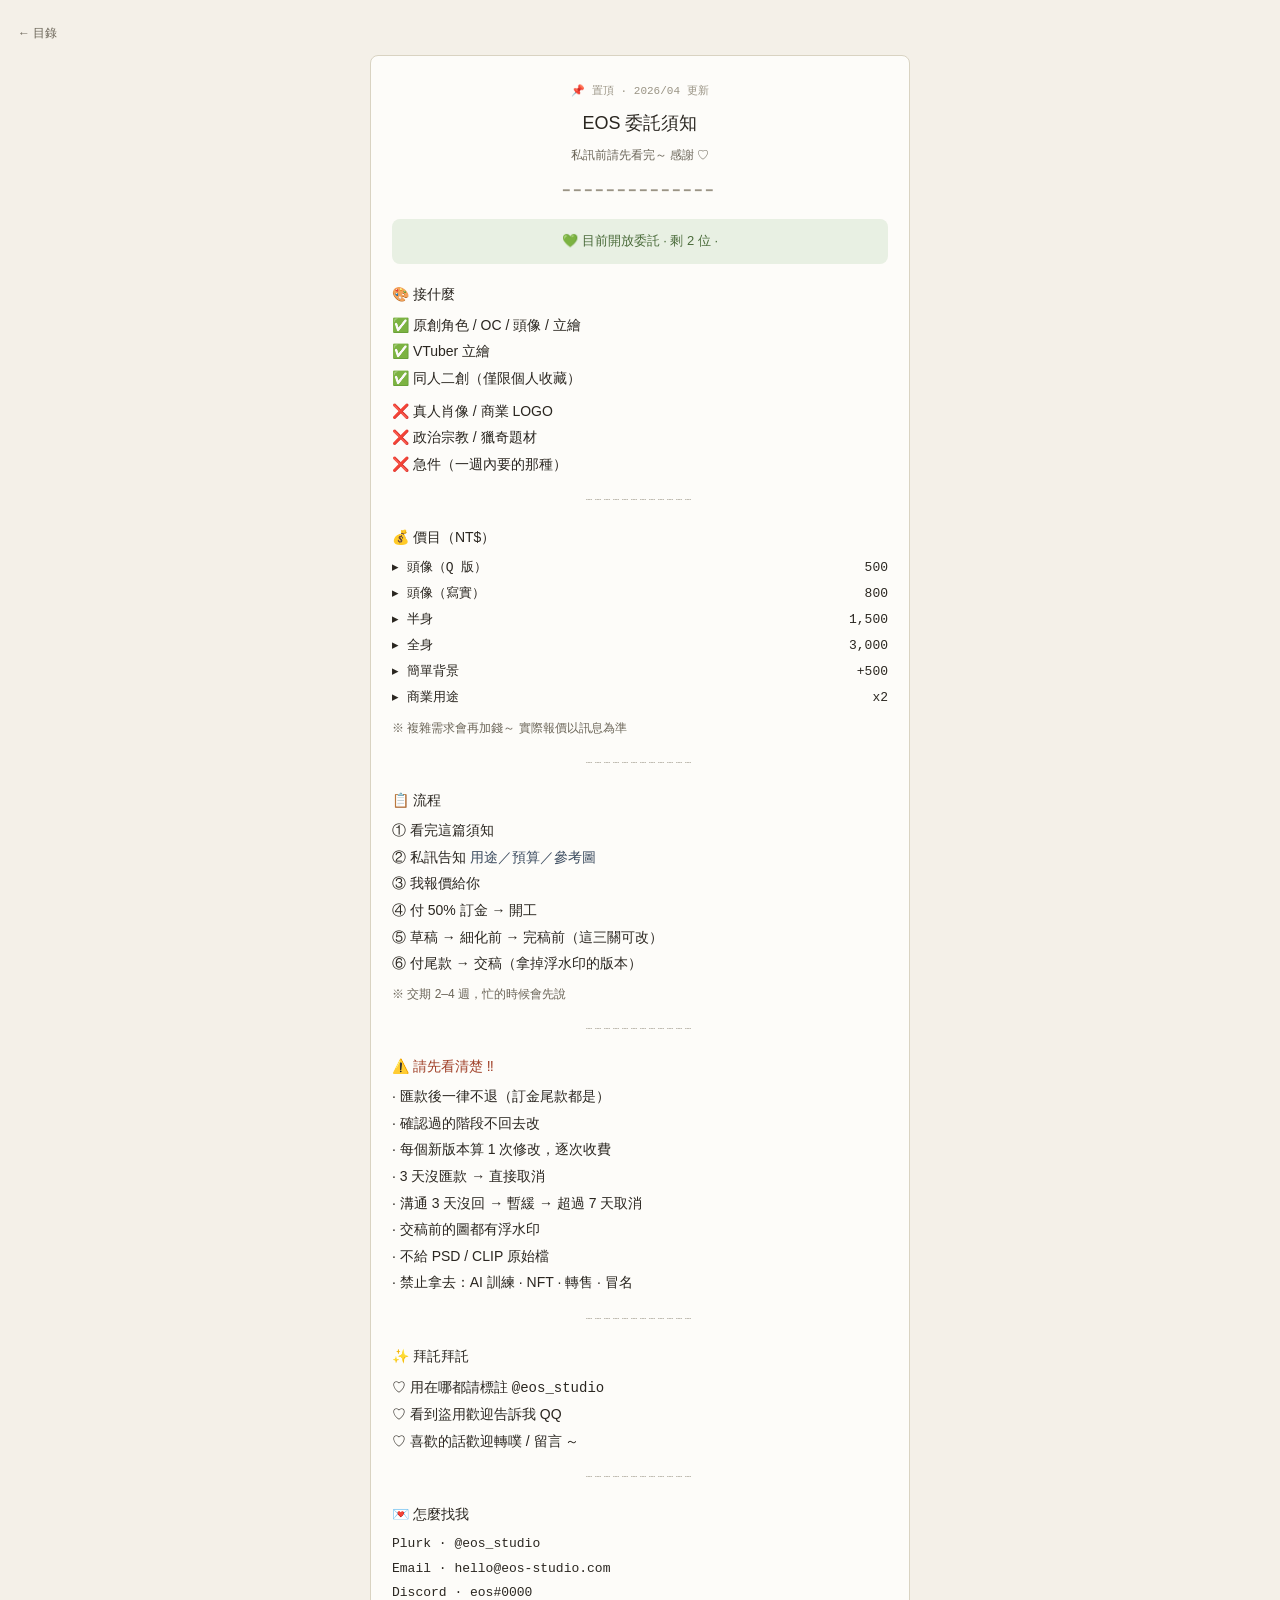
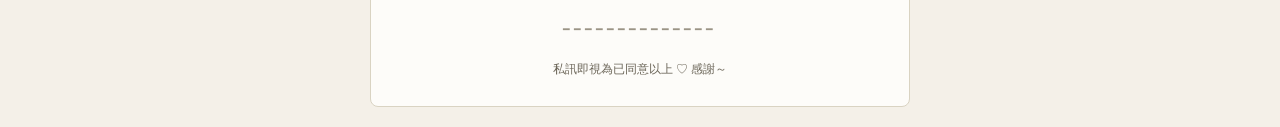
==== casual.html @ b457a76d "Add style gallery entry with formal and casual variants - index.html: gallery landing page with two " ====
<!DOCTYPE html>
<html lang="zh-Hant">
<head>
<meta charset="UTF-8"/>
<meta name="viewport" content="width=device-width, initial-scale=1.0"/>
<title>EOS 委託須知（社群版）</title>
<meta name="description" content="EOS 委託須知 · 輕鬆版 · 私訊前請先看完～"/>
<link rel="stylesheet" href="styles.css"/>
<link rel="stylesheet" href="casual.css"/>
</head>
<body class="casual-body">

<a href="index.html" class="casual-back">← 目錄</a>

<article class="casual-post">

  <div class="casual-meta">📌 置頂 · 2026/04 更新</div>
  <div class="casual-title">EOS 委託須知</div>
  <div class="casual-sub">私訊前請先看完～ 感謝 ♡</div>

  <div class="casual-hr">━━━━━━━━━━━━━━</div>

  <div class="casual-badge">💚 目前開放委託 · 剩 2 位 ·</div>

  <section>
    <h3>🎨 接什麼</h3>
    <div>✅ 原創角色 / OC / 頭像 / 立繪</div>
    <div>✅ VTuber 立繪</div>
    <div>✅ 同人二創（僅限個人收藏）</div>
    <div class="gap-top">❌ 真人肖像 / 商業 LOGO</div>
    <div>❌ 政治宗教 / 獵奇題材</div>
    <div>❌ 急件（一週內要的那種）</div>
  </section>

  <div class="casual-dots">┈┈┈┈┈┈┈┈┈┈┈┈</div>

  <section>
    <h3>💰 價目（NT$）</h3>
    <div class="price-list">
      <div><span>▸ 頭像（Q 版）</span><span>500</span></div>
      <div><span>▸ 頭像（寫實）</span><span>800</span></div>
      <div><span>▸ 半身</span><span>1,500</span></div>
      <div><span>▸ 全身</span><span>3,000</span></div>
      <div><span>▸ 簡單背景</span><span>+500</span></div>
      <div><span>▸ 商業用途</span><span>x2</span></div>
    </div>
    <div class="aside">※ 複雜需求會再加錢～ 實際報價以訊息為準</div>
  </section>

  <div class="casual-dots">┈┈┈┈┈┈┈┈┈┈┈┈</div>

  <section>
    <h3>📋 流程</h3>
    <div>① 看完這篇須知</div>
    <div>② 私訊告知 <span class="accent">用途／預算／參考圖</span></div>
    <div>③ 我報價給你</div>
    <div>④ 付 50% 訂金 → 開工</div>
    <div>⑤ 草稿 → 細化前 → 完稿前（這三關可改）</div>
    <div>⑥ 付尾款 → 交稿（拿掉浮水印的版本）</div>
    <div class="aside">※ 交期 2–4 週，忙的時候會先說</div>
  </section>

  <div class="casual-dots">┈┈┈┈┈┈┈┈┈┈┈┈</div>

  <section>
    <h3 class="warn">⚠️ 請先看清楚 ‼️</h3>
    <div>· 匯款後一律<strong>不退</strong>（訂金尾款都是）</div>
    <div>· 確認過的階段<strong>不回去改</strong></div>
    <div>· 每個新版本算 1 次修改，逐次收費</div>
    <div>· 3 天沒匯款 → 直接取消</div>
    <div>· 溝通 3 天沒回 → 暫緩 → 超過 7 天取消</div>
    <div>· 交稿前的圖都有<strong>浮水印</strong></div>
    <div>· 不給 PSD / CLIP 原始檔</div>
    <div>· 禁止拿去：AI 訓練 · NFT · 轉售 · 冒名</div>
  </section>

  <div class="casual-dots">┈┈┈┈┈┈┈┈┈┈┈┈</div>

  <section>
    <h3>✨ 拜託拜託</h3>
    <div>♡ 用在哪都請標註 <span class="mono">@eos_studio</span></div>
    <div>♡ 看到盜用歡迎告訴我 QQ</div>
    <div>♡ 喜歡的話歡迎轉噗 / 留言 ～</div>
  </section>

  <div class="casual-dots">┈┈┈┈┈┈┈┈┈┈┈┈</div>

  <section>
    <h3>💌 怎麼找我</h3>
    <div class="contact-list">
      <div>Plurk · @eos_studio</div>
      <div>Email · hello@eos-studio.com</div>
      <div>Discord · eos#0000</div>
    </div>
  </section>

  <div class="casual-hr">━━━━━━━━━━━━━━</div>

  <div class="casual-end">私訊即視為已同意以上 ♡ 感謝～</div>

</article>

</body>
</html>
---- styles.css ----
/* 設計代幣 — 暖米白底 + 深灰字 + 柔和強調色，貼合個人繪師品牌調性 */
:root {
  --color-background-primary: #fdfcf9;
  --color-background-secondary: #f4f0e8;
  --color-background-tertiary: #ebe5d8;
  --color-background-success: #e8f0e3;

  --color-background-danger:  #f4e0db;
  --color-background-warning: #f5ead1;
  --color-background-info:    #e4e9ef;

  --color-text-primary:   #2a2620;
  --color-text-secondary: #6b6558;
  --color-text-tertiary:  #9a9485;
  --color-text-success:   #4a6b3a;
  --color-text-danger:    #a04028;
  --color-text-warning:   #8a6420;
  --color-text-info:      #3a4a5e;

  --color-border-secondary: #c9c1ae;
  --color-border-tertiary:  #d9d3c2;

  --border-radius-md: 8px;
  --border-radius-lg: 14px;

  --font-sans: -apple-system, BlinkMacSystemFont, "Segoe UI", "Noto Sans TC",
               "PingFang TC", "Microsoft JhengHei", sans-serif;
  --font-mono: ui-monospace, "SF Mono", Menlo, Consolas, monospace;
}

* { box-sizing: border-box; }

html, body {
  margin: 0;
  padding: 0;
  background: var(--color-background-tertiary);
  color: var(--color-text-primary);
  font-family: var(--font-sans);
  font-size: 14px;
  line-height: 1.6;
  -webkit-font-smoothing: antialiased;
}

.sr-only {
  position: absolute; width: 1px; height: 1px;
  padding: 0; margin: -1px; overflow: hidden;
  clip: rect(0, 0, 0, 0); white-space: nowrap; border: 0;
}

/* 主容器 */
.site {
  max-width: 720px;
  margin: 2rem auto;
  padding: 2rem 2.25rem;
  background: var(--color-background-primary);
  border: 0.5px solid var(--color-border-tertiary);
  border-radius: var(--border-radius-lg);
}

/* 導覽 */
.nav {
  display: flex; align-items: center; justify-content: space-between;
  padding-bottom: 14px;
  border-bottom: 0.5px solid var(--color-border-tertiary);
  margin-bottom: 1.75rem;
  flex-wrap: wrap; gap: 8px;
}
.brand { font-size: 16px; font-weight: 500; letter-spacing: 0.02em; }
.nav-links { display: flex; align-items: center; gap: 14px; font-size: 13px; }
.nav-links a {
  color: var(--color-text-secondary);
  text-decoration: none;
}
.nav-links a:hover { color: var(--color-text-primary); }

.badge-open {
  display: inline-flex; align-items: center; gap: 6px;
  padding: 3px 10px;
  background: var(--color-background-success);
  color: var(--color-text-success);
  border-radius: 999px;
  font-size: 11px; font-weight: 500;
}
.badge-open .dot {
  width: 6px; height: 6px; border-radius: 50%;
  background: currentColor; display: inline-block;
}

/* Hero */
.hero { text-align: center; padding: 1rem 0 1.75rem; }
.hero h1 { font-size: 26px; margin: 0 0 8px; font-weight: 500; }
.hero p {
  color: var(--color-text-secondary);
  font-size: 14px; margin: 0 0 1.5rem;
}
.cta-row {
  display: flex; gap: 10px; justify-content: center; flex-wrap: wrap;
}

/* 按鈕 */
.btn-primary, .btn-outline, .btn-status, button#submit-btn {
  display: inline-block;
  padding: 9px 22px;
  font-size: 13px; font-weight: 500;
  border-radius: var(--border-radius-md);
  text-decoration: none;
  cursor: pointer;
  font-family: inherit;
  transition: opacity 0.15s;
}
.btn-primary:hover, .btn-outline:hover, .btn-status:hover, button#submit-btn:hover {
  opacity: 0.85;
}
.btn-primary {
  background: var(--color-text-primary);
  color: var(--color-background-primary);
  border: none;
}
.btn-outline {
  border: 0.5px solid var(--color-border-secondary);
  color: var(--color-text-primary);
  background: transparent;
}

/* 狀態橫幅 */
.status-banner {
  background: var(--color-background-success);
  border-radius: var(--border-radius-md);
  padding: 14px 18px; margin-bottom: 2rem;
  display: flex; align-items: center; justify-content: space-between;
  gap: 12px; flex-wrap: wrap;
}
.status-title {
  font-size: 13px; color: var(--color-text-success);
  font-weight: 500; margin-bottom: 3px;
}
.status-sub {
  font-size: 11px; color: var(--color-text-success); opacity: 0.75;
}
.btn-status {
  padding: 7px 14px;
  background: var(--color-text-success);
  color: var(--color-background-success);
  font-size: 12px;
  white-space: nowrap;
  border: none;
}

/* 通用 section */
.section { margin-bottom: 2.25rem; scroll-margin-top: 12px; }
.section h2 { font-size: 17px; margin: 0 0 1rem; font-weight: 500; }
.section h3 { font-size: 15px; margin: 0 0 12px; font-weight: 500; }
.section-head {
  display: flex; align-items: baseline; justify-content: space-between;
  margin-bottom: 1rem;
}
.section-head h2 { margin: 0; }
.section-link {
  font-size: 12px;
  color: var(--color-text-secondary);
  text-decoration: none;
}
.section-link[aria-disabled="true"] {
  cursor: default;
  opacity: 0.6;
}

/* 區塊右上的醒目連結（實際可用版） */
.section-link-cta {
  display: inline-flex;
  align-items: center;
  gap: 4px;
  font-size: 12px;
  font-weight: 500;
  padding: 5px 12px;
  background: var(--color-background-secondary);
  color: var(--color-text-primary);
  text-decoration: none;
  border-radius: 999px;
  transition: background 0.15s;
}
.section-link-cta:hover { background: var(--color-background-tertiary); }
.section-link-cta .arrow { transition: transform 0.15s; }
.section-link-cta:hover .arrow { transform: translateX(2px); }

/* 作品格 */
.works-grid {
  display: grid;
  grid-template-columns: repeat(3, 1fr);
  gap: 8px;
}
.work-cell {
  aspect-ratio: 4/5;
  background: var(--color-background-secondary);
  border-radius: var(--border-radius-md);
  display: flex; align-items: center; justify-content: center;
}
.c-coral  { fill: #e8857a; }
.c-teal   { fill: #6fa8a0; }
.c-purple { fill: #a38ac4; }
.c-pink   { fill: #e5a0b8; }
.c-amber  { fill: #d9a650; }
.c-blue   { fill: #7a9bc4; }

/* ─── 委託流程（10 步 3 階段） ─── */
.flow-header { margin-bottom: 1rem; }
.flow-subtitle {
  font-size: 12px; color: var(--color-text-tertiary); margin: 0;
}

/* 圖例列 — 獨立資訊帶，解釋流程顏色編碼 */
.legend-bar {
  display: flex; align-items: center;
  gap: 14px;
  padding: 10px 14px;
  background: var(--color-background-secondary);
  border-radius: var(--border-radius-md);
  margin-bottom: 1.75rem;
  flex-wrap: wrap;
}
.legend-bar .label {
  font-size: 11px; color: var(--color-text-secondary);
  font-weight: 500; text-transform: uppercase; letter-spacing: 0.06em;
}
.legend-item { display: flex; align-items: center; gap: 6px; font-size: 12px; }
.legend-item .chip { width: 14px; height: 14px; border-radius: 4px; display: inline-block; }
.legend-item .chip.normal {
  background: var(--color-background-primary);
  border: 0.5px solid var(--color-border-secondary);
}
.legend-item .chip.pay  { background: var(--color-background-warning); }
.legend-item .chip.edit { background: var(--color-background-info); }

.flow-phase { margin-bottom: 1.75rem; }
.flow-phase:last-child { margin-bottom: 0.5rem; }
.phase-label {
  font-size: 11px; color: var(--color-text-secondary); font-weight: 500;
  margin-bottom: 10px; text-transform: uppercase; letter-spacing: 0.06em;
}

.flow-grid-3 { display: grid; grid-template-columns: repeat(3, 1fr); gap: 8px; }
.flow-grid-5 { display: grid; grid-template-columns: repeat(5, 1fr); gap: 6px; }
.flow-grid-2 { display: grid; grid-template-columns: repeat(2, 1fr); gap: 8px; }

/* 流程卡：基礎（中性） */
.flow-card {
  border: 0.5px solid var(--color-border-tertiary);
  border-radius: var(--border-radius-md);
  padding: 12px;
}
.flow-card-head {
  display: flex; align-items: center; gap: 8px; margin-bottom: 4px;
}
.flow-num {
  width: 22px; height: 22px; border-radius: 50%;
  background: var(--color-background-secondary);
  color: var(--color-text-primary);
  display: inline-flex; align-items: center; justify-content: center;
  font-size: 11px; font-weight: 500; flex-shrink: 0;
}
.flow-title { font-size: 13px; font-weight: 500; }
.flow-desc {
  font-size: 11px; color: var(--color-text-secondary);
  line-height: 1.5; padding-left: 30px;
}

/* 繪製階段 5 格 — 置中緊湊、無外框 */
.flow-card.compact {
  padding: 10px; text-align: center; border: none;
}
.flow-card.compact .flow-num { margin: 0 auto 6px; }
.flow-card.compact .flow-title { display: block; font-size: 12px; }
.flow-card.compact .flow-sub {
  font-size: 10px; color: var(--color-text-tertiary); margin-top: 2px;
}

/* 結案階段 2 格 — 橫排 */
.flow-card.inline { display: flex; align-items: center; gap: 10px; }
.flow-card.inline .flow-sub {
  font-size: 11px; color: var(--color-text-tertiary); margin-top: 2px;
}

/* 付款色（warning）與修改確認色（info）— 反色實心圓 */
.flow-card.pay {
  background: var(--color-background-warning); border: none;
}
.flow-card.pay .flow-title,
.flow-card.pay .flow-sub { color: var(--color-text-warning); }
.flow-card.pay .flow-sub { opacity: 0.75; }
.flow-card.pay .flow-num {
  background: var(--color-text-warning);
  color: var(--color-background-warning);
}

.flow-card.edit {
  background: var(--color-background-info); border: none;
}
.flow-card.edit .flow-title,
.flow-card.edit .flow-sub { color: var(--color-text-info); }
.flow-card.edit .flow-sub { opacity: 0.75; }
.flow-card.edit .flow-num {
  background: var(--color-text-info);
  color: var(--color-background-info);
}

.flow-note {
  font-size: 11px; color: var(--color-text-tertiary);
  margin: 10px 0 0; line-height: 1.6;
}

/* 價格 */
.price-grid {
  display: grid; grid-template-columns: repeat(3, 1fr); gap: 8px;
}
.price-card {
  background: var(--color-background-secondary);
  border-radius: var(--border-radius-md);
  padding: 14px;
}
.price-label { font-size: 12px; color: var(--color-text-secondary); margin-bottom: 4px; }
.price-value { font-size: 16px; font-weight: 500; }
.price-note {
  font-size: 11px; color: var(--color-text-tertiary);
  margin: 8px 0 0; text-align: center;
}

/* 須知 */
.terms-grid {
  display: grid; grid-template-columns: repeat(2, 1fr); gap: 8px;
}
.term-card {
  border: 0.5px solid var(--color-border-tertiary);
  border-radius: var(--border-radius-md);
  padding: 12px 14px;
}
.term-title { font-size: 13px; font-weight: 500; margin-bottom: 4px; }
.term-body  { font-size: 12px; color: var(--color-text-secondary); line-height: 1.5; }

/* 表單 */
.form { display: grid; gap: 10px; }
.form-row-2 { display: grid; grid-template-columns: 1fr 1fr; gap: 10px; }
.form input, .form select, .form textarea {
  font-size: 13px;
  font-family: var(--font-sans);
  padding: 10px 12px;
  background: var(--color-background-primary);
  color: var(--color-text-primary);
  border: 0.5px solid var(--color-border-secondary);
  border-radius: var(--border-radius-md);
  outline: none;
  transition: border-color 0.15s;
}
.form input:focus, .form select:focus, .form textarea:focus {
  border-color: var(--color-text-primary);
}
.form textarea { resize: vertical; }
.agree {
  display: flex; align-items: center; gap: 8px;
  font-size: 12px; color: var(--color-text-secondary);
}
.agree input[type="checkbox"] { margin: 0; }
button#submit-btn {
  background: var(--color-text-primary);
  color: var(--color-background-primary);
  border: none;
  padding: 10px 20px;
}

/* Footer */
.site-footer {
  border-top: 0.5px solid var(--color-border-tertiary);
  padding-top: 14px;
  display: flex; justify-content: space-between; align-items: center;
  font-size: 11px; color: var(--color-text-tertiary);
  flex-wrap: wrap; gap: 8px;
}
.site-footer a { color: inherit; text-decoration: none; }
.site-footer a:hover { color: var(--color-text-secondary); }
.social { display: flex; gap: 12px; }

/* ─── 目錄首頁 ─── */
.site.gallery { max-width: 820px; }
.gallery-header { text-align: center; margin-bottom: 2rem; }
.gallery-header h1 { font-size: 24px; margin: 0 0 8px; font-weight: 500; }
.gallery-header p { color: var(--color-text-secondary); font-size: 14px; margin: 0; }

.gallery-grid {
  display: grid;
  grid-template-columns: 1fr 1fr;
  gap: 16px;
  margin-bottom: 2rem;
}

.gallery-card {
  display: block;
  text-decoration: none;
  color: inherit;
  background: var(--color-background-primary);
  border: 0.5px solid var(--color-border-tertiary);
  border-radius: var(--border-radius-md);
  overflow: hidden;
  transition: transform 0.15s, box-shadow 0.15s, border-color 0.15s;
}
.gallery-card:hover {
  transform: translateY(-2px);
  border-color: var(--color-border-secondary);
  box-shadow: 0 6px 20px -8px rgba(42, 38, 32, 0.15);
}

/* 預覽區 — 模擬各風格 */
.gallery-preview {
  padding: 16px;
  height: 160px;
  border-bottom: 0.5px solid var(--color-border-tertiary);
  display: flex;
  flex-direction: column;
  gap: 10px;
  overflow: hidden;
}
.preview-studio { background: var(--color-background-primary); }
.preview-studio .preview-row {
  display: flex; gap: 6px; align-items: center;
}
.preview-studio .preview-nav {
  justify-content: space-between;
  padding-bottom: 6px;
  border-bottom: 0.5px solid var(--color-border-tertiary);
}
.preview-brand { font-size: 11px; font-weight: 500; }
.preview-pill {
  font-size: 9px;
  padding: 2px 8px;
  border-radius: 999px;
  background: var(--color-background-success);
  color: var(--color-text-success);
  font-weight: 500;
}
.preview-bar {
  flex: 1; height: 6px;
  background: var(--color-background-secondary);
  border-radius: 3px;
}
.preview-bar.short { flex: 0 0 40%; }
.preview-cards { gap: 6px !important; }
.preview-mini {
  flex: 1; aspect-ratio: 4/5;
  background: var(--color-background-secondary);
  border-radius: 4px;
  max-height: 64px;
}

.preview-casual {
  background: var(--color-background-primary);
  font-family: var(--font-sans);
  text-align: center;
  justify-content: flex-start;
  gap: 4px;
}
.preview-emoji { font-size: 14px; }
.preview-title { font-size: 13px; font-weight: 500; }
.preview-dots {
  font-family: var(--font-mono);
  font-size: 8px;
  letter-spacing: 2px;
  color: var(--color-text-tertiary);
  margin-bottom: 4px;
}
.preview-line {
  font-size: 10px;
  text-align: left;
  color: var(--color-text-secondary);
  padding: 0 20px;
}
.preview-line:first-of-type {
  color: var(--color-text-primary);
  font-weight: 500;
}

/* 卡片資訊區 */
.gallery-meta { padding: 16px 18px 18px; }
.gallery-tag {
  display: inline-block;
  font-size: 10px;
  font-weight: 500;
  letter-spacing: 0.06em;
  text-transform: uppercase;
  padding: 2px 8px;
  background: var(--color-background-secondary);
  border-radius: 4px;
  color: var(--color-text-secondary);
  margin-bottom: 8px;
}
.gallery-meta h2 { font-size: 16px; margin: 0 0 6px; font-weight: 500; }
.gallery-meta p {
  font-size: 12px;
  color: var(--color-text-secondary);
  line-height: 1.6;
  margin: 0 0 10px;
}
.gallery-enter {
  font-size: 12px;
  font-weight: 500;
  color: var(--color-text-primary);
}
.gallery-card:hover .gallery-enter { color: var(--color-text-info); }

.gallery-footer {
  text-align: center;
  font-size: 11px;
  color: var(--color-text-tertiary);
  border-top: 0.5px solid var(--color-border-tertiary);
  padding-top: 14px;
}

/* ─── 須知獨立頁專用 ─── */

/* 導覽目前頁強調 */
.nav-links a.is-current {
  color: var(--color-text-primary);
  font-weight: 500;
  border-bottom: 1px solid var(--color-text-primary);
  padding-bottom: 2px;
}

/* 回首頁連結 */
.back-link {
  display: inline-block;
  font-size: 12px;
  color: var(--color-text-secondary);
  text-decoration: none;
  margin-bottom: 1.5rem;
}
.back-link:hover { color: var(--color-text-primary); }

/* 頁面標頭 */
.page-header { margin-bottom: 2rem; }
.page-header h1 { font-size: 22px; margin: 0 0 8px; font-weight: 500; }
.page-updated {
  font-size: 12px; color: var(--color-text-tertiary); margin-bottom: 1rem;
}
.page-lead {
  font-size: 14px; color: var(--color-text-secondary);
  line-height: 1.7; margin: 0;
}

/* 通用 prose 區段 */
.prose { font-size: 14px; color: var(--color-text-secondary); line-height: 1.7; margin: 0; }
.prose strong { color: var(--color-text-primary); font-weight: 500; }
.note { font-size: 12px; color: var(--color-text-tertiary); margin: 10px 0 0; }

/* 接受 / 不接受 並列卡 */
.scope-grid {
  display: grid; grid-template-columns: 1fr 1fr; gap: 10px;
}
.scope-card {
  border-radius: var(--border-radius-md);
  padding: 14px 16px;
}
.scope-card ul {
  margin: 0; padding-left: 16px;
  font-size: 13px; line-height: 1.8;
}
.scope-title {
  font-size: 12px; font-weight: 500; margin-bottom: 8px;
}
.scope-card.ok    { background: var(--color-background-success); color: var(--color-text-success); }
.scope-card.ok ul    { color: var(--color-text-success); }
.scope-card.no    { background: var(--color-background-danger); color: var(--color-text-danger); }
.scope-card.no ul    { color: var(--color-text-danger); }

/* 條列盒 — 給「請提供以下三項資訊」 */
.list-box {
  background: var(--color-background-secondary);
  border-radius: var(--border-radius-md);
  padding: 12px 16px;
  font-size: 13px; line-height: 1.8;
}
.list-box .idx { color: var(--color-text-tertiary); margin-right: 6px; }

/* 流程一行字 */
.flow-inline {
  font-size: 13px; line-height: 1.9;
  color: var(--color-text-primary);
}
.flow-inline strong { font-weight: 500; }

/* 使用方式三欄 */
.usage-grid {
  display: grid; grid-template-columns: repeat(3, 1fr); gap: 8px;
}
.usage-card {
  border-radius: var(--border-radius-md);
  padding: 12px 14px;
}
.usage-card ul {
  margin: 0; padding-left: 14px; font-size: 12px; line-height: 1.7;
}
.usage-label {
  font-size: 11px; font-weight: 500; margin-bottom: 8px;
  text-transform: uppercase; letter-spacing: 0.05em;
}
.usage-card.allow { background: var(--color-background-success); color: var(--color-text-success); }
.usage-card.allow ul { color: var(--color-text-success); }
.usage-card.negotiate { background: var(--color-background-warning); color: var(--color-text-warning); }
.usage-card.negotiate ul { color: var(--color-text-warning); }
.usage-card.forbid { background: var(--color-background-danger); color: var(--color-text-danger); }
.usage-card.forbid ul { color: var(--color-text-danger); }

/* 退款表 */
.refund-table-wrap {
  border: 0.5px solid var(--color-border-tertiary);
  border-radius: var(--border-radius-md);
  overflow: hidden;
}
.refund-table {
  width: 100%; font-size: 13px; border-collapse: collapse;
}
.refund-table thead tr { background: var(--color-background-secondary); }
.refund-table th {
  text-align: left; padding: 10px 14px;
  font-weight: 500; color: var(--color-text-secondary); font-size: 12px;
}
.refund-table th.num { text-align: right; }
.refund-table td { padding: 10px 14px; }
.refund-table td.num { text-align: right; font-weight: 500; }
.refund-table td.ok { color: var(--color-text-success); }
.refund-table td.no { color: var(--color-text-danger); }
.refund-table tbody tr { border-top: 0.5px solid var(--color-border-tertiary); }

/* 聯絡資訊表 */
.contact-box {
  background: var(--color-background-secondary);
  border-radius: var(--border-radius-md);
  padding: 14px 16px;
}
.contact-grid {
  display: grid; grid-template-columns: 80px 1fr;
  gap: 6px 12px; font-size: 13px;
}
.contact-grid dt { color: var(--color-text-secondary); margin: 0; }
.contact-grid dd { margin: 0; }
.contact-grid dd.mono { font-family: var(--font-mono); font-size: 12px; }

/* 資訊橫幅 */
.info-banner {
  background: var(--color-background-info);
  color: var(--color-text-info);
  border-radius: var(--border-radius-md);
  padding: 14px 18px; margin-bottom: 1.5rem;
  font-size: 13px; line-height: 1.6;
}
.info-banner strong { font-weight: 500; }

/* 頁尾動作列 */
.page-actions {
  display: flex; gap: 10px; justify-content: space-between;
  padding-top: 1rem;
  border-top: 0.5px solid var(--color-border-tertiary);
  flex-wrap: wrap;
}
.page-actions .btn-ghost,
.page-actions .btn-primary {
  font-size: 13px;
  padding: 9px 22px;
  border-radius: var(--border-radius-md);
  text-decoration: none;
  font-weight: 500;
  display: inline-block;
}
.page-actions .btn-ghost {
  color: var(--color-text-primary);
  background: transparent;
  border: 0.5px solid var(--color-border-secondary);
}

/* ─── 確認頁專用 ─── */

/* 成功 hero */
.success-hero { text-align: center; padding: 1rem 0 2rem; }
.success-hero svg { display: block; margin: 0 auto 1rem; }
.success-hero h1 { font-size: 22px; margin: 0 0 8px; font-weight: 500; }
.success-hero p {
  font-size: 14px; color: var(--color-text-secondary);
  margin: 0; line-height: 1.6;
}
.success-hero strong { color: var(--color-text-primary); font-weight: 500; }

/* 提交後資料列（編號 / 時間） */
.submission-meta {
  background: var(--color-background-secondary);
  border-radius: var(--border-radius-md);
  padding: 14px 18px; margin-bottom: 1.5rem;
  display: flex; align-items: center; justify-content: space-between;
  gap: 16px; flex-wrap: wrap;
}
.submission-meta .label {
  font-size: 11px; color: var(--color-text-secondary); margin-bottom: 4px;
}
.submission-meta .value-id {
  font-size: 15px; font-weight: 500;
  font-family: var(--font-mono); letter-spacing: 0.02em;
}
.submission-meta .value-time {
  font-size: 13px; font-family: var(--font-mono);
}
.submission-meta .right { text-align: right; }

/* 你提交的內容 — label/value 表 */
.summary {
  border: 0.5px solid var(--color-border-tertiary);
  border-radius: var(--border-radius-md);
  overflow: hidden;
}
.summary dl {
  display: grid; grid-template-columns: 90px 1fr;
  margin: 0; font-size: 13px;
}
.summary dt, .summary dd {
  padding: 10px 14px; margin: 0;
  border-top: 0.5px solid var(--color-border-tertiary);
}
.summary dt:first-of-type, .summary dd:first-of-type {
  border-top: none;
}
.summary dt {
  color: var(--color-text-secondary);
  background: var(--color-background-secondary);
}
.summary dd { border-left: 0.5px solid var(--color-border-tertiary); line-height: 1.6; }
.summary dd.mono { font-family: var(--font-mono); font-size: 12px; }

/* 進度追蹤器 */
.progress {
  display: grid; grid-template-columns: repeat(4, 1fr);
  gap: 4px; position: relative;
}
.progress::before {
  content: "";
  position: absolute; top: 14px; left: 12.5%; right: 12.5%;
  height: 0.5px; background: var(--color-border-tertiary);
  z-index: 0;
}
.progress-step {
  text-align: center; position: relative; z-index: 1;
}
.progress-circle {
  width: 28px; height: 28px; border-radius: 50%;
  display: flex; align-items: center; justify-content: center;
  margin: 0 auto 8px;
  font-size: 12px; font-weight: 500;
}
.progress-circle.done    { background: var(--color-background-success); color: var(--color-text-success); }
.progress-circle.current { background: var(--color-background-info);    color: var(--color-text-info); }
.progress-circle.pending {
  background: var(--color-background-primary);
  color: var(--color-text-secondary);
  border: 0.5px solid var(--color-border-secondary);
}
.progress-title {
  font-size: 12px; font-weight: 500;
}
.progress-step.is-pending .progress-title { color: var(--color-text-secondary); }
.progress-sub {
  font-size: 10px; color: var(--color-text-tertiary); margin-top: 2px;
}

/* Info banner 帶標題的變體 */
.info-banner.has-title strong { display: block; margin-bottom: 4px; }
.info-banner .mono { font-family: var(--font-mono); font-size: 12px; }

/* 窄螢幕 */
@media (max-width: 520px) {
  .site { margin: 0; border-radius: 0; padding: 1.25rem; border: none; }
  .works-grid { grid-template-columns: repeat(2, 1fr); }
  .gallery-grid { grid-template-columns: 1fr; }
  .flow-grid-3 { grid-template-columns: 1fr; }
  .flow-grid-2 { grid-template-columns: 1fr; }
  .flow-card.inline .flow-num { margin: 0; }
  .price-grid { grid-template-columns: 1fr; }
  .terms-grid { grid-template-columns: 1fr; }
  .form-row-2 { grid-template-columns: 1fr; }
  .scope-grid { grid-template-columns: 1fr; }
  .usage-grid { grid-template-columns: 1fr; }
  .summary dl { grid-template-columns: 80px 1fr; }
}
---- casual.css ----
/* 社群版（Plurk 長文貼文風）
   只在 casual.html 掛載，不污染其他頁面 */

.casual-body {
  background: var(--color-background-secondary);
  padding: 1.5rem 1rem;
  margin: 0;
}

.casual-back {
  display: inline-block;
  max-width: 540px;
  width: calc(100% - 2rem);
  margin: 0 auto 12px;
  font-size: 12px;
  color: var(--color-text-secondary);
  text-decoration: none;
  padding: 0 4px;
}
.casual-back:hover { color: var(--color-text-primary); }

.casual-post {
  max-width: 540px;
  margin: 0 auto;
  background: var(--color-background-primary);
  border-radius: var(--border-radius-md);
  padding: 1.75rem 1.5rem;
  border: 0.5px solid var(--color-border-tertiary);
  line-height: 1.9;
  font-size: 14px;
  color: var(--color-text-primary);
}

/* 頁首三行：置頂標記 / 標題 / 副標 */
.casual-meta {
  text-align: center;
  font-size: 11px;
  color: var(--color-text-tertiary);
  margin-bottom: 4px;
  font-family: var(--font-mono);
}
.casual-title {
  text-align: center;
  font-size: 18px;
  font-weight: 500;
  margin-bottom: 4px;
}
.casual-sub {
  text-align: center;
  font-size: 12px;
  color: var(--color-text-secondary);
  margin-bottom: 1rem;
}

/* 虛線分隔 — 等寬字體 + 字距讓間距均勻 */
.casual-hr, .casual-dots {
  text-align: center;
  color: var(--color-text-tertiary);
  font-family: var(--font-mono);
}
.casual-hr {
  font-size: 11px;
  letter-spacing: 4px;
  margin: 0 0 1.25rem;
}
.casual-dots {
  font-size: 10px;
  letter-spacing: 3px;
  margin: 1rem 0;
}
.casual-hr:last-of-type { margin: 1.25rem 0 0.5rem; }

.casual-badge {
  text-align: center;
  background: var(--color-background-success);
  color: var(--color-text-success);
  padding: 10px;
  border-radius: var(--border-radius-md);
  font-size: 13px;
  font-weight: 500;
  margin-bottom: 1.25rem;
}

/* Section — 每段一個 emoji 標題 + 直式清單 */
.casual-post section { margin-bottom: 1rem; }
.casual-post h3 {
  font-size: 14px;
  font-weight: 500;
  margin: 0 0 4px;
  color: var(--color-text-primary);
}
.casual-post h3.warn { color: var(--color-text-danger); }

.casual-post .gap-top { margin-top: 6px; }
.casual-post .aside {
  font-size: 12px;
  color: var(--color-text-secondary);
  margin-top: 6px;
}
.casual-post .accent {
  color: var(--color-text-info);
  font-weight: 500;
}
.casual-post strong { font-weight: 500; }
.casual-post .mono { font-family: var(--font-mono); font-weight: 500; }

/* 價目表 — 兩欄 flex，等寬對齊 */
.price-list {
  font-family: var(--font-mono);
  font-size: 13px;
  line-height: 2;
}
.price-list > div {
  display: flex;
  justify-content: space-between;
}

.contact-list {
  font-family: var(--font-mono);
  font-size: 13px;
}

.casual-end {
  text-align: center;
  font-size: 12px;
  color: var(--color-text-secondary);
}
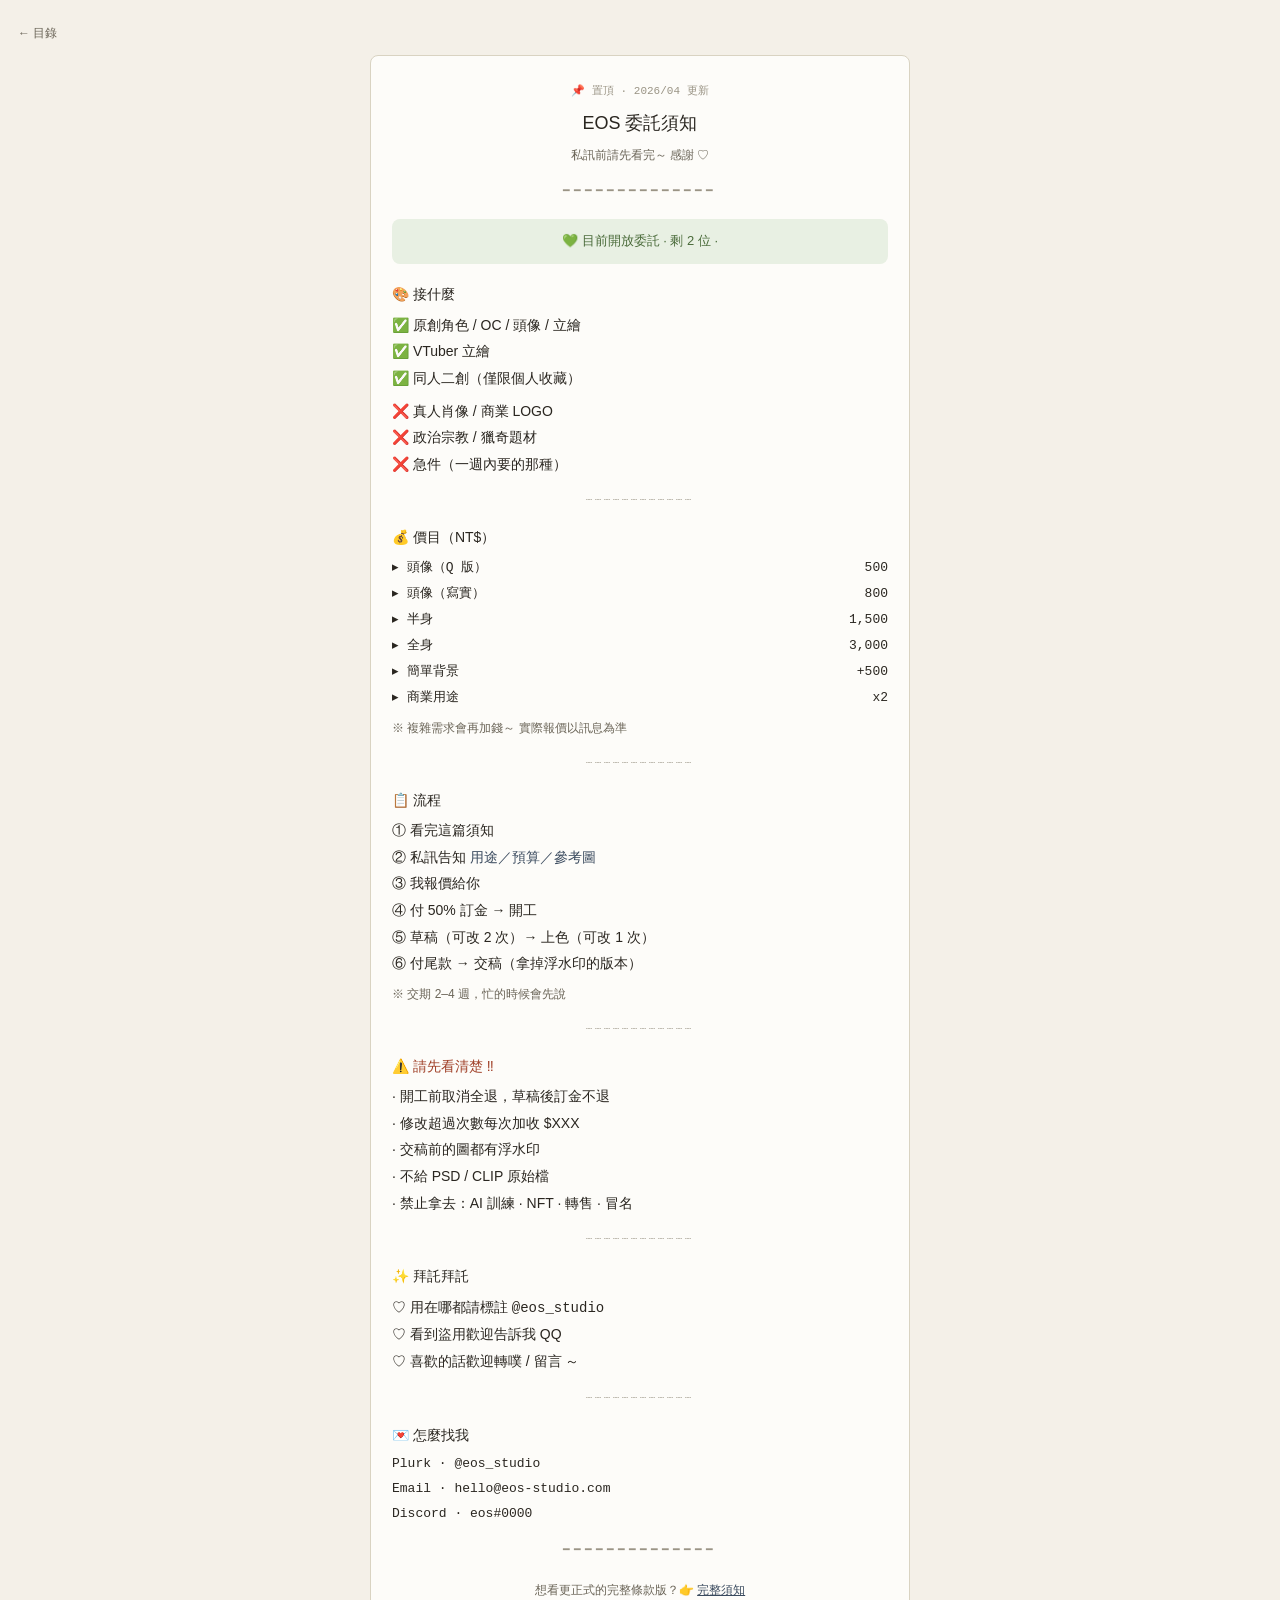
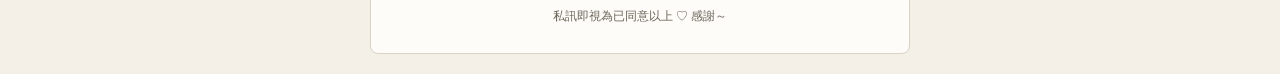
==== commit 9ebf09a3: "Unify rules across studio, terms, casual to beginner-friendly version Per the "全站規則統一指令" spec, align" ====
--- a/casual.html
+++ b/casual.html
@@ -55,7 +55,7 @@
     <div>② 私訊告知 <span class="accent">用途／預算／參考圖</span></div>
     <div>③ 我報價給你</div>
     <div>④ 付 50% 訂金 → 開工</div>
-    <div>⑤ 草稿 → 細化前 → 完稿前（這三關可改）</div>
+    <div>⑤ 草稿（可改 2 次）→ 上色（可改 1 次）</div>
     <div>⑥ 付尾款 → 交稿（拿掉浮水印的版本）</div>
     <div class="aside">※ 交期 2–4 週，忙的時候會先說</div>
   </section>
@@ -64,11 +64,8 @@
 
   <section>
     <h3 class="warn">⚠️ 請先看清楚 ‼️</h3>
-    <div>· 匯款後一律<strong>不退</strong>（訂金尾款都是）</div>
-    <div>· 確認過的階段<strong>不回去改</strong></div>
-    <div>· 每個新版本算 1 次修改，逐次收費</div>
-    <div>· 3 天沒匯款 → 直接取消</div>
-    <div>· 溝通 3 天沒回 → 暫緩 → 超過 7 天取消</div>
+    <div>· 開工前取消全退，草稿後訂金不退</div>
+    <div>· 修改超過次數每次加收 <strong>$XXX</strong></div>
     <div>· 交稿前的圖都有<strong>浮水印</strong></div>
     <div>· 不給 PSD / CLIP 原始檔</div>
     <div>· 禁止拿去：AI 訓練 · NFT · 轉售 · 冒名</div>
@@ -96,6 +93,7 @@
 
   <div class="casual-hr">━━━━━━━━━━━━━━</div>
 
+  <div class="casual-more">想看更正式的完整條款版？👉 <a href="terms.html">完整須知</a></div>
   <div class="casual-end">私訊即視為已同意以上 ♡ 感謝～</div>
 
 </article>
--- a/styles.css
+++ b/styles.css
@@ -386,7 +386,7 @@
 
 .gallery-grid {
   display: grid;
-  grid-template-columns: 1fr 1fr;
+  grid-template-columns: repeat(auto-fit, minmax(240px, 1fr));
   gap: 16px;
   margin-bottom: 2rem;
 }
@@ -449,6 +449,40 @@
   max-height: 64px;
 }
 
+/* Templates 預覽 — 簡化模板卡片 */
+.preview-templates {
+  background: var(--color-background-tertiary);
+  justify-content: center;
+  align-items: center;
+}
+.preview-template-card {
+  width: 85%;
+  background: var(--color-background-primary);
+  border: 0.5px solid var(--color-border-tertiary);
+  border-radius: 6px;
+  padding: 10px 12px;
+  display: flex; flex-direction: column; gap: 6px;
+}
+.preview-template-head {
+  display: flex; justify-content: space-between; align-items: center;
+  margin-bottom: 2px;
+}
+.preview-template-title { font-size: 10px; font-weight: 500; }
+.preview-copy-btn {
+  font-size: 9px;
+  padding: 2px 8px;
+  background: var(--color-text-primary);
+  color: var(--color-background-primary);
+  border-radius: 4px;
+  font-weight: 500;
+}
+.preview-templates .preview-bar {
+  height: 5px;
+  background: var(--color-background-secondary);
+  border-radius: 2px;
+}
+.preview-templates .preview-bar.short { width: 60%; }
+
 .preview-casual {
   background: var(--color-background-primary);
   font-family: var(--font-sans);
@@ -511,6 +545,75 @@
   border-top: 0.5px solid var(--color-border-tertiary);
   padding-top: 14px;
 }
+
+/* ─── 回覆模板頁 ─── */
+.template-card {
+  background: var(--color-background-primary);
+  border: 0.5px solid var(--color-border-tertiary);
+  border-radius: var(--border-radius-md);
+  padding: 1.25rem;
+  margin-bottom: 1rem;
+}
+.template-head {
+  display: flex; justify-content: space-between;
+  align-items: flex-start; gap: 12px;
+  margin-bottom: 12px;
+}
+.template-title { font-size: 15px; font-weight: 500; }
+.template-desc {
+  font-size: 12px; color: var(--color-text-secondary); margin-top: 2px;
+}
+.template-meta {
+  font-size: 11px; color: var(--color-text-tertiary);
+  font-family: var(--font-mono); margin-bottom: 10px;
+}
+.template-body {
+  background: var(--color-background-secondary);
+  border-radius: var(--border-radius-md);
+  padding: 14px 16px;
+  font-size: 13px; line-height: 1.8;
+  white-space: pre-wrap;
+  font-family: var(--font-sans);
+  color: var(--color-text-primary);
+}
+
+.copy-btn {
+  font-size: 12px; font-weight: 500;
+  padding: 6px 14px;
+  background: var(--color-text-primary);
+  color: var(--color-background-primary);
+  border: none;
+  border-radius: var(--border-radius-md);
+  cursor: pointer;
+  white-space: nowrap;
+  font-family: inherit;
+  transition: opacity 0.15s;
+}
+.copy-btn:hover { opacity: 0.85; }
+.copy-btn.is-copied {
+  background: var(--color-text-success);
+}
+
+.copy-toast {
+  position: sticky; bottom: 10px;
+  margin-top: 10px; text-align: center;
+  font-size: 12px; color: var(--color-text-success);
+  opacity: 0; transition: opacity 0.2s;
+  pointer-events: none;
+}
+.copy-toast.is-visible { opacity: 1; }
+
+.templates-footer-nav {
+  margin-top: 2rem; padding-top: 1rem;
+  border-top: 0.5px solid var(--color-border-tertiary);
+  display: flex; justify-content: center;
+  gap: 12px; font-size: 12px; flex-wrap: wrap;
+}
+.templates-footer-nav a {
+  color: var(--color-text-secondary); text-decoration: none;
+}
+.templates-footer-nav a:hover { color: var(--color-text-primary); }
+.templates-footer-nav .sep { color: var(--color-text-tertiary); }
 
 /* ─── 須知獨立頁專用 ─── */
 
--- a/casual.css
+++ b/casual.css
@@ -120,6 +120,19 @@
   font-size: 13px;
 }
 
+.casual-more {
+  text-align: center;
+  font-size: 12px;
+  color: var(--color-text-secondary);
+  margin-bottom: 4px;
+}
+.casual-more a {
+  color: var(--color-text-info);
+  font-weight: 500;
+  text-decoration: underline;
+}
+.casual-more a:hover { opacity: 0.8; }
+
 .casual-end {
   text-align: center;
   font-size: 12px;
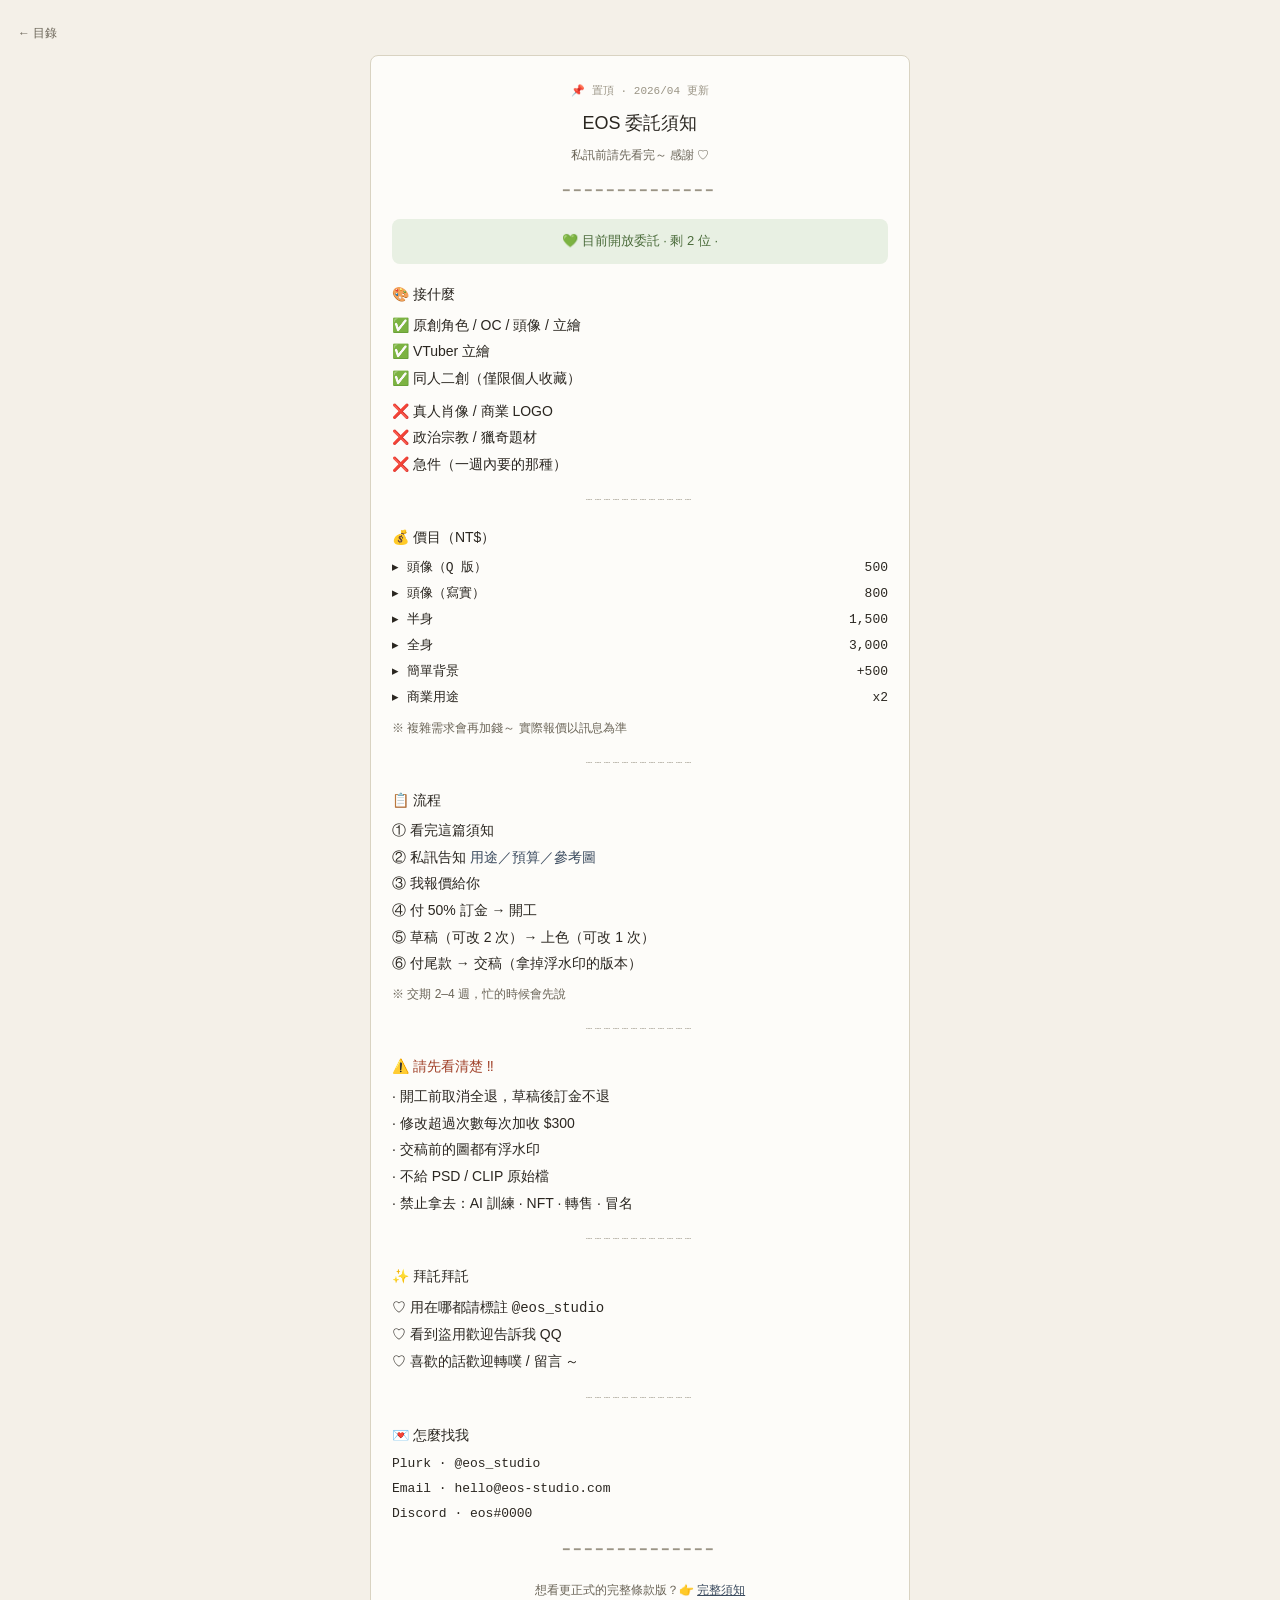
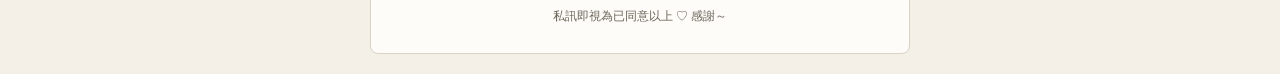
==== commit cf4e04ff: "Set casual page revision fee to $300 Replace the $XXX placeholder in casual.html "請先看清楚" section wit" ====
--- a/casual.html
+++ b/casual.html
@@ -65,7 +65,7 @@
   <section>
     <h3 class="warn">⚠️ 請先看清楚 ‼️</h3>
     <div>· 開工前取消全退，草稿後訂金不退</div>
-    <div>· 修改超過次數每次加收 <strong>$XXX</strong></div>
+    <div>· 修改超過次數每次加收 <strong>$300</strong></div>
     <div>· 交稿前的圖都有<strong>浮水印</strong></div>
     <div>· 不給 PSD / CLIP 原始檔</div>
     <div>· 禁止拿去：AI 訓練 · NFT · 轉售 · 冒名</div>
